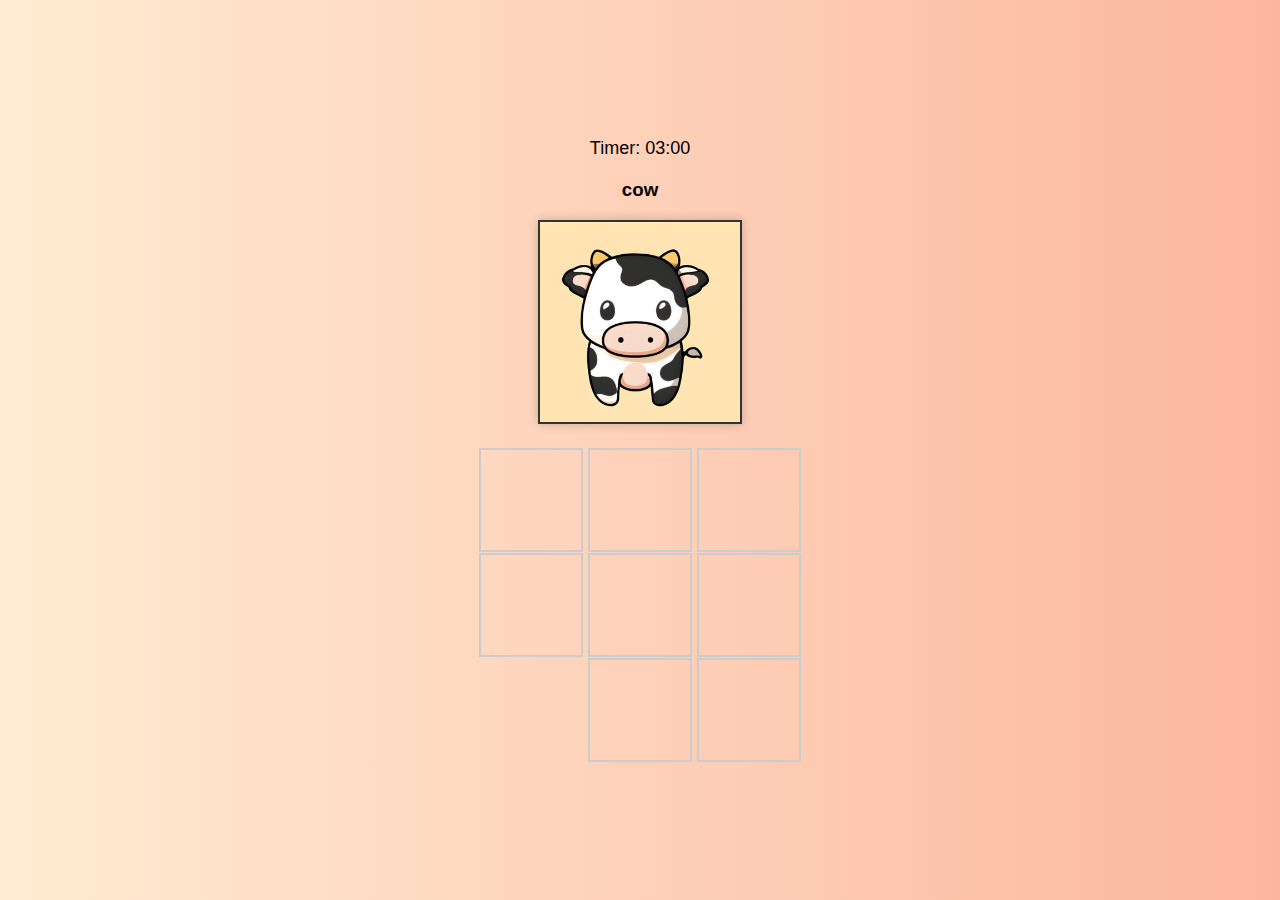
==== page1easy.html @ c6fda148 "Add files via upload" ====
<!DOCTYPE html>
<html lang="en">
<head>
    <meta charset="UTF-8">
    <meta name="viewport" content="width=device-width, initial-scale=1.0">
    <title>Easy Puzzle (3x3)</title>
    <link rel="stylesheet" href="styles.css">
    <style>
        /* Add any additional styling here */
        .guide-container {
            text-align: center;
            margin-top: 20px;
        }
        .guide-container img {
            max-width: 100%;
            max-height: 200px;
            border: 2px solid #333;
            box-shadow: 0 0 10px rgba(0, 0, 0, 0.2);
        }
    </style>
</head>
<body>
    <div class="game-container" id="game-container">
        <div class="timer" id="timer">Timer: 00:00</div>
        <div class="guide-container" id="guide-container">
            <h3>cow</h3>
            <img id="guide-image" src="cow.jpg" alt="Cow Image">
        </div>
        <div class="puzzle-container" id="puzzle-container"></div>
        <button id="nextButton" onclick="nextQuestion()" style="display:none;">Next Question</button>
    </div>
    <script>
        document.addEventListener("DOMContentLoaded", () => {
            startGame('easy');
        });

        let startTime;
        let timerInterval;
        let puzzleSolved = false;
        let timerSeconds = 180; // Initial timer value in seconds

        function startGame(difficulty) {
            const puzzleContainer = document.getElementById('puzzle-container');
            puzzleContainer.innerHTML = ''; // Clear any previous game

            let size;
            switch(difficulty) {
                case 'easy':
                    size = 3; // Change size to 3 for a 3x3 puzzle
                    break;
                case 'medium':
                    size = 4;
                    break;
                case 'hard':
                    size = 5;
                    break;
            }

            const tiles = generateSolvableTiles(size);
            render(tiles, size, puzzleContainer);
            startTimer();
        }

        function generateSolvableTiles(size) {
            let tiles = [];
            for (let i = 0; i < size * size - 1; i++) {
                tiles.push(i);
            }
            tiles.push("");
            
            do {
                shuffle(tiles);
            } while (!isSolvable(tiles, size) || isSolved(tiles));

            return tiles;
        }

        function shuffle(array) {
            for (let i = array.length - 1; i > 0; i--) {
                const j = Math.floor(Math.random() * (i + 1));
                [array[i], array[j]] = [array[j], array[i]];
            }
        }

        function isSolvable(tiles, size) {
            let inversions = 0;
            for (let i = 0; i < tiles.length - 1; i++) {
                for (let j = i + 1; j < tiles.length; j++) {
                    if (tiles[i] !== "" && tiles[j] !== "" && tiles[i] > tiles[j]) {
                        inversions++;
                    }
                }
            }

            if (size % 2 === 1) {
                return inversions % 2 === 0;
            } else {
                const blankRowFromBottom = size - Math.floor(tiles.indexOf("") / size);
                if (blankRowFromBottom % 2 === 0) {
                    return inversions % 2 === 1;
                } else {
                    return inversions % 2 === 0;
                }
            }
        }

        function isSolved(tiles) {
            for (let i = 0; i < tiles.length - 1; i++) {
                if (tiles[i] !== i) {
                    return false;
                }
            }
            return true;
        }

        function render(tiles, size, container) {
            container.innerHTML = '';
            tiles.forEach((tile, index) => {
                const tileElement = document.createElement('div');
                tileElement.className = 'puzzle-tile';
                if (tile === "") {
                    tileElement.classList.add('empty');
                } else {
                    tileElement.style.backgroundImage = `url('cow/${tile + 1}.jpg')`;
                    tileElement.addEventListener('click', () => moveTile(index, size, tiles, container));
                }
                container.appendChild(tileElement);
            });
            container.style.gridTemplateColumns = `repeat(${size}, 1fr)`;

            // Update guide image
            const guideImage = document.getElementById('guide-image');
            guideImage.src = `cow.jpg`; // Replace with the actual path to the cow image

            // Check if puzzle is already solved
            puzzleSolved = isSolved(tiles);
            updateNextButtonVisibility();
        }

        function moveTile(index, size, tiles, container) {
            const emptyIndex = tiles.indexOf("");
            const [emptyRow, emptyCol] = [Math.floor(emptyIndex / size), emptyIndex % size];
            const [tileRow, tileCol] = [Math.floor(index / size), index % size];

            if (
                (Math.abs(emptyRow - tileRow) === 1 && emptyCol === tileCol) ||
                (Math.abs(emptyCol - tileCol) === 1 && emptyRow === tileRow)
            ) {
                [tiles[emptyIndex], tiles[index]] = [tiles[index], tiles[emptyIndex]];
                render(tiles, size, container);
                checkWin(tiles, size);
            }
        }

        function checkWin(tiles, size) {
            if (isSolved(tiles)) {
                puzzleSolved = true;
                clearInterval(timerInterval);
                updateNextButtonVisibility();
                alert("You win!");
            }
        }

        function startTimer() {
            startTime = Date.now();
            updateTimer(); // Update timer immediately
            timerInterval = setInterval(updateTimer, 1000);
        }

        function updateTimer() {
            const elapsedTime = Math.floor((Date.now() - startTime) / 1000);
            const remainingTime = timerSeconds - elapsedTime;
            if (remainingTime <= 0) {
                clearInterval(timerInterval);
                puzzleSolved = true;
                updateNextButtonVisibility();
                alert("Time's up! Puzzle not completed.");
            }
            const minutes = Math.floor(remainingTime / 60);
            const seconds = remainingTime % 60;
            document.getElementById('timer').textContent = `Timer: ${formatTime(minutes)}:${formatTime(seconds)}`;
        }

        function formatTime(time) {
            return time < 10 ? `0${time}` : time;
        }

        function updateNextButtonVisibility() {
            const nextButton = document.getElementById('nextButton');
            if (puzzleSolved || timerSeconds <= 0) {
                nextButton.style.display = 'block';
            } else {
                nextButton.style.display = 'none';
            }
        }

        function nextQuestion() {
            // Replace 'nextPage.html' with the actual URL of the next question or puzzle page
            window.location.href = 'nextPage.html';
        }
    </script>
</body>
</html>
---- styles.css ----
body {
    display: flex;
    justify-content: center;
    align-items: center;
    height: 100vh;
    background-color: #f0f0f0;
    margin: 0;
    font-family: 'Comic Sans MS', cursive, sans-serif;
    background: linear-gradient(to right, #ffecd2 0%, #fcb69f 100%);
}

.game-container {
    text-align: center;
}

.puzzle-container {
    display: grid;
    grid-template-columns: repeat(2, 100px);
    grid-template-rows: repeat(2, 100px);
    gap: 5px;
    margin-top: 20px;
}

.puzzle-tile {
    width: 100px;
    height: 100px;
    background-size: cover;
    border: 2px solid #cccccc;
    cursor: pointer;
}

.puzzle-tile.empty {
    background: none;
    border: none;
}

.timer {
    font-size: 18px;
    margin-bottom: 10px;
}

button {
    margin-top: 20px;
    padding: 10px 20px;
    font-size: 16px;
    background-color: #ff6f61;
    color: white;
    border: none;
    border-radius: 5px;
    cursor: pointer;
    transition: background-color 0.3s;
}

button:hover {
    background-color: #ff9a8b;
}
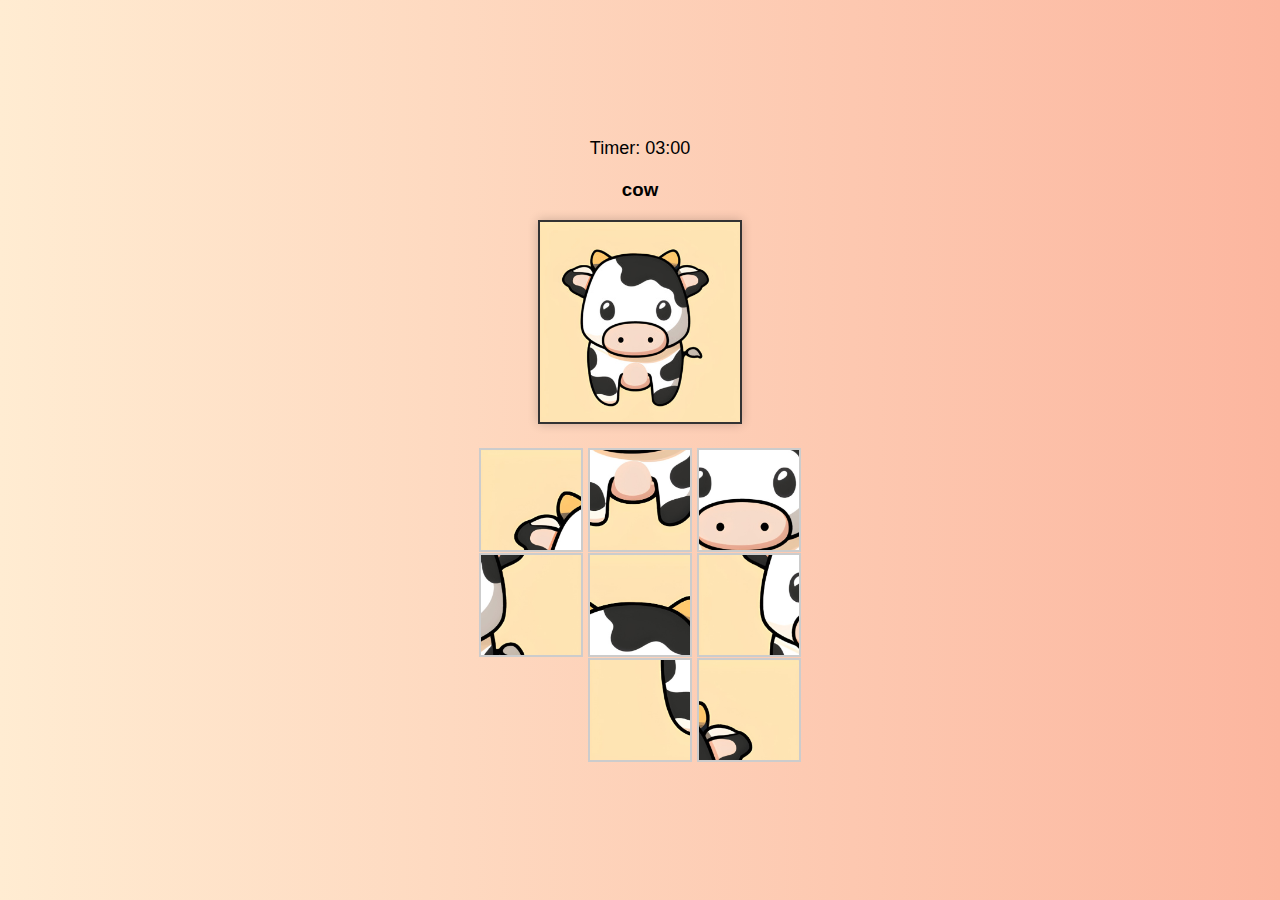
==== commit e725b296: "Update page1easy.html" ====
--- a/page1easy.html
+++ b/page1easy.html
@@ -196,7 +196,7 @@
 
         function nextQuestion() {
             // Replace 'nextPage.html' with the actual URL of the next question or puzzle page
-            window.location.href = 'nextPage.html';
+            window.location.href = 'page2easy.html';
         }
     </script>
 </body>
